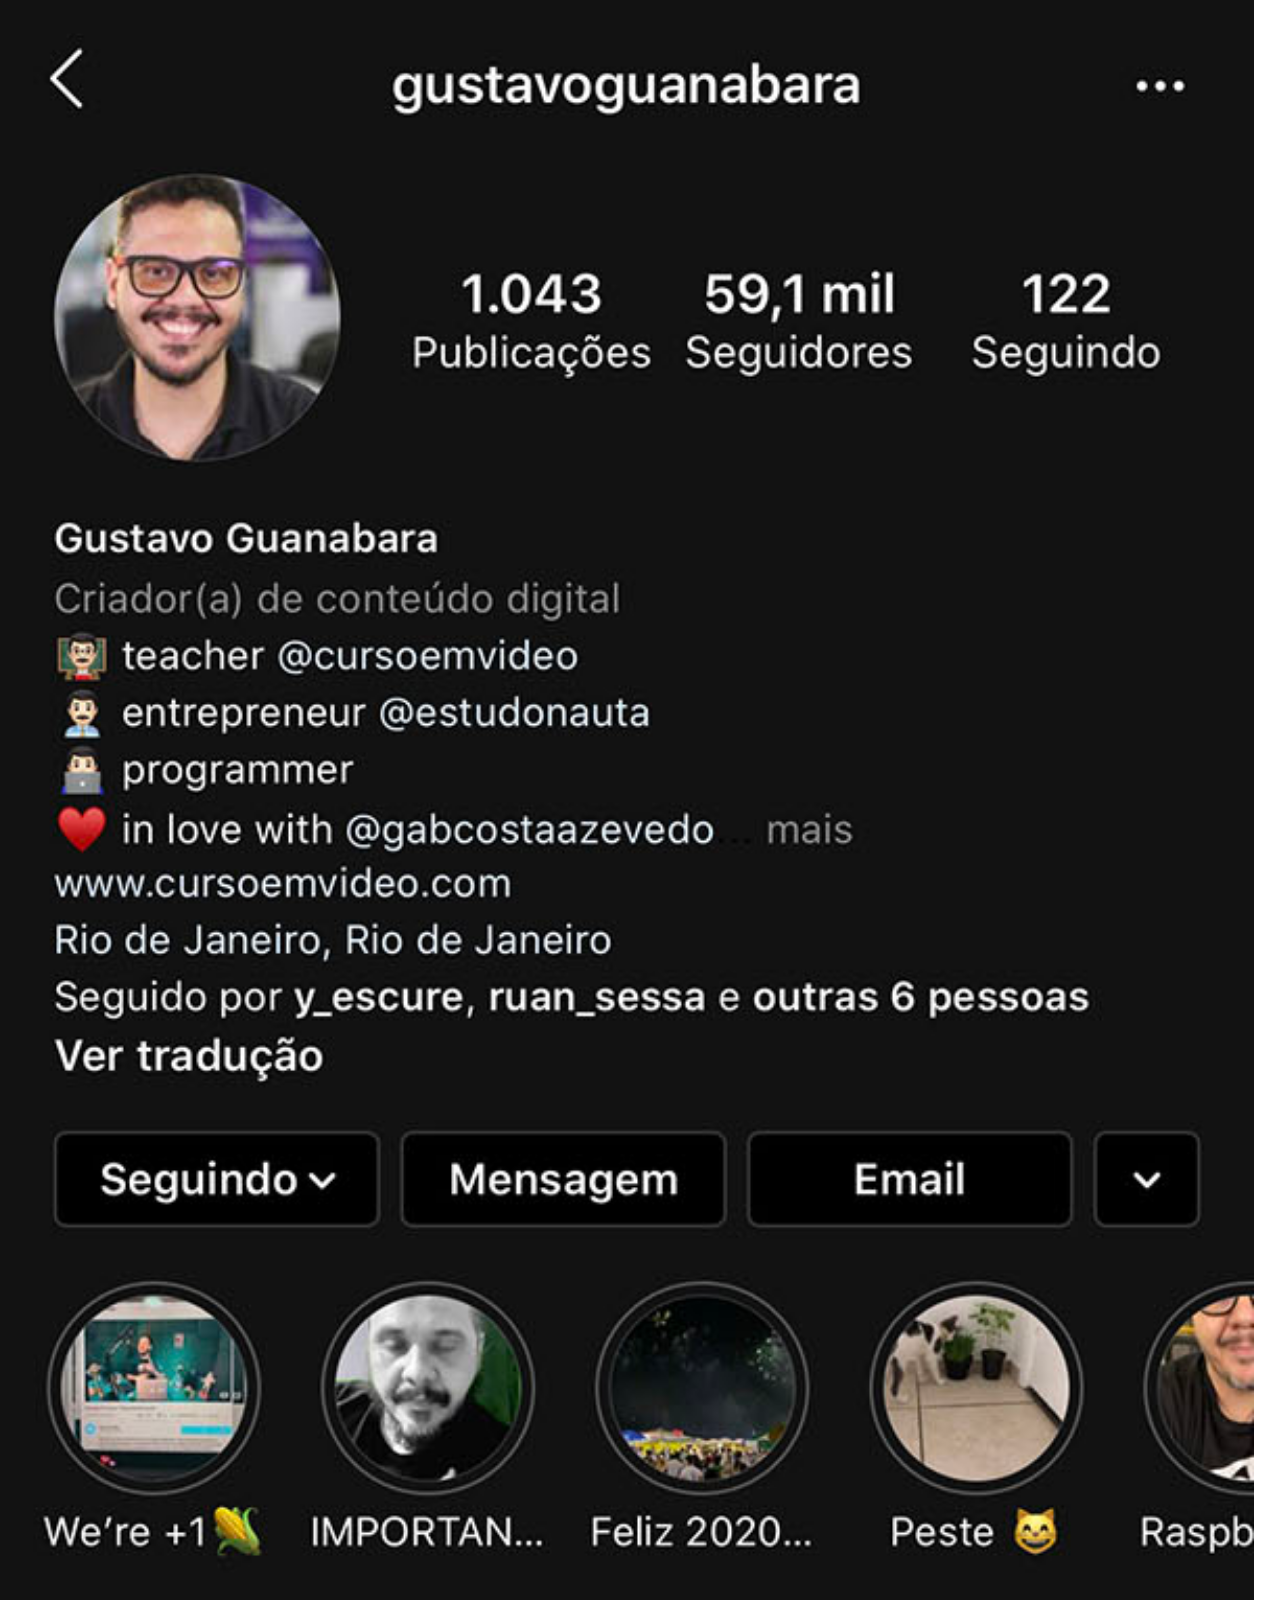
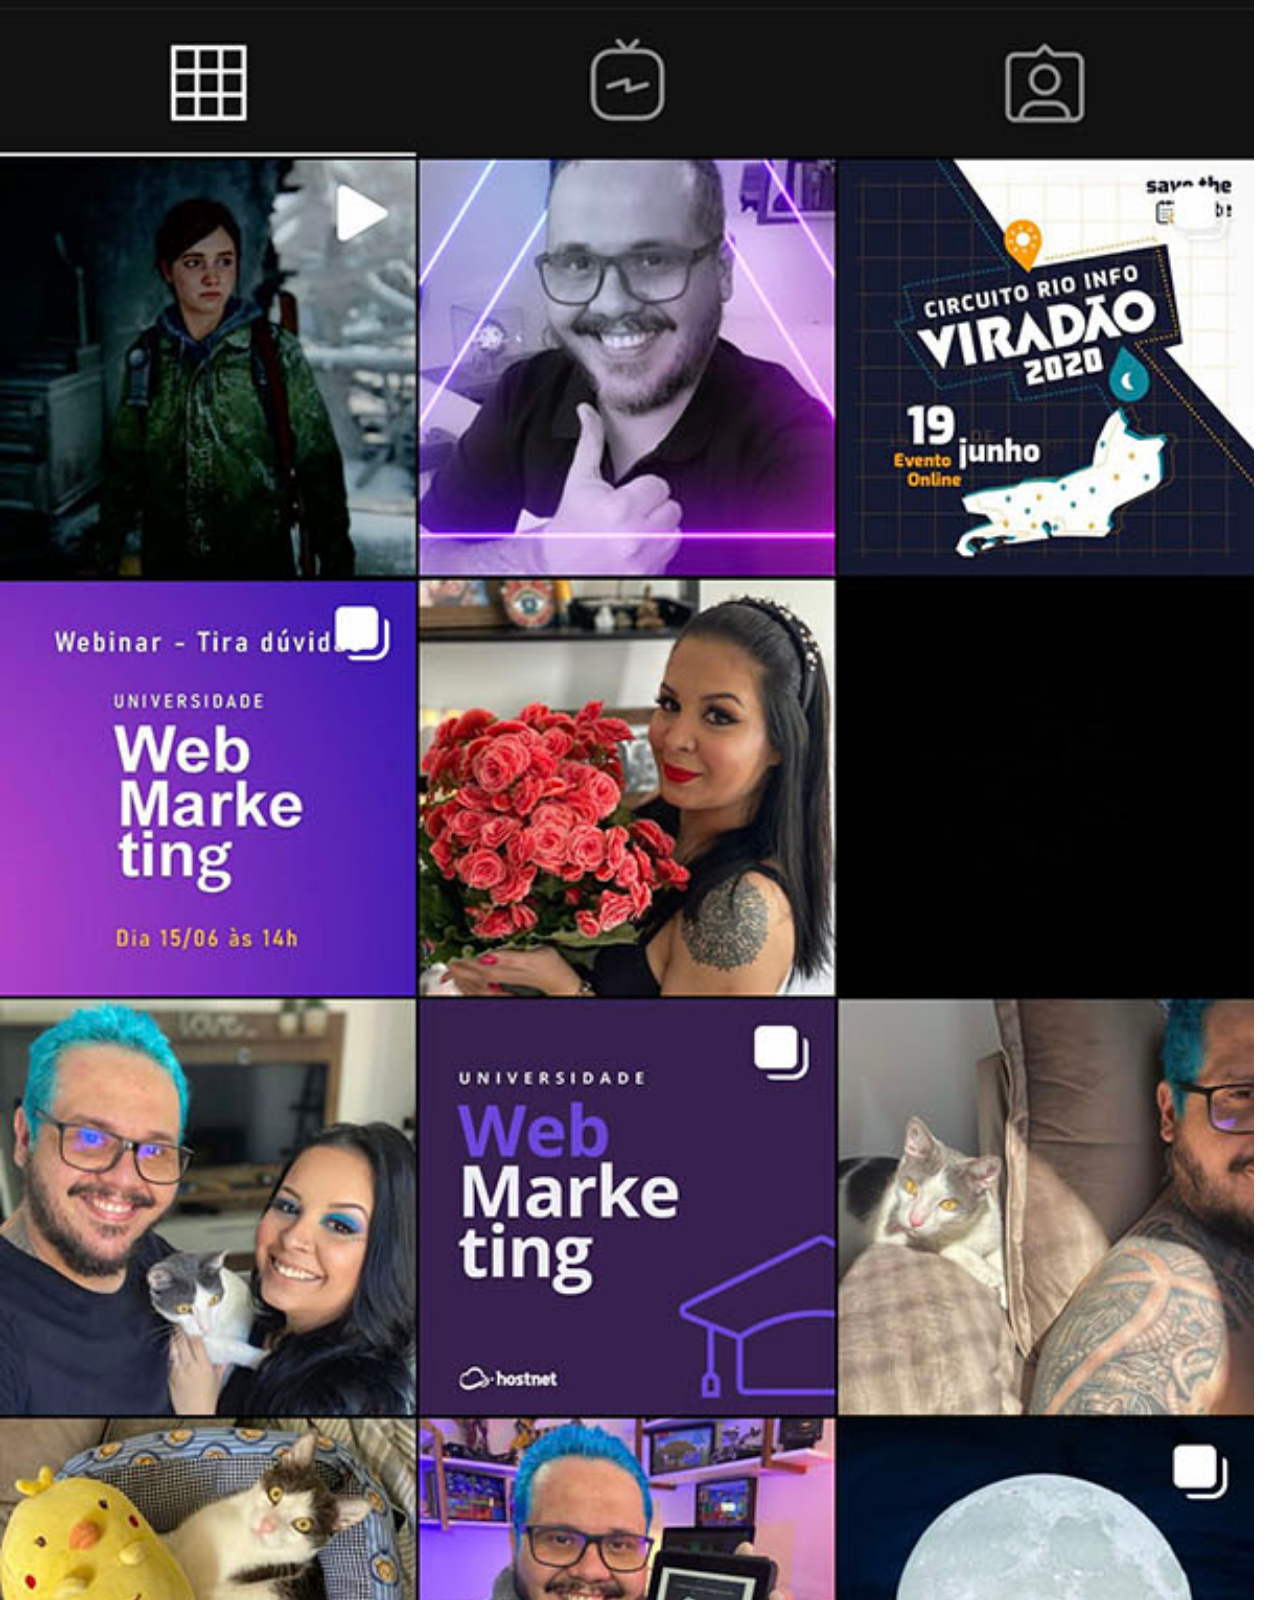
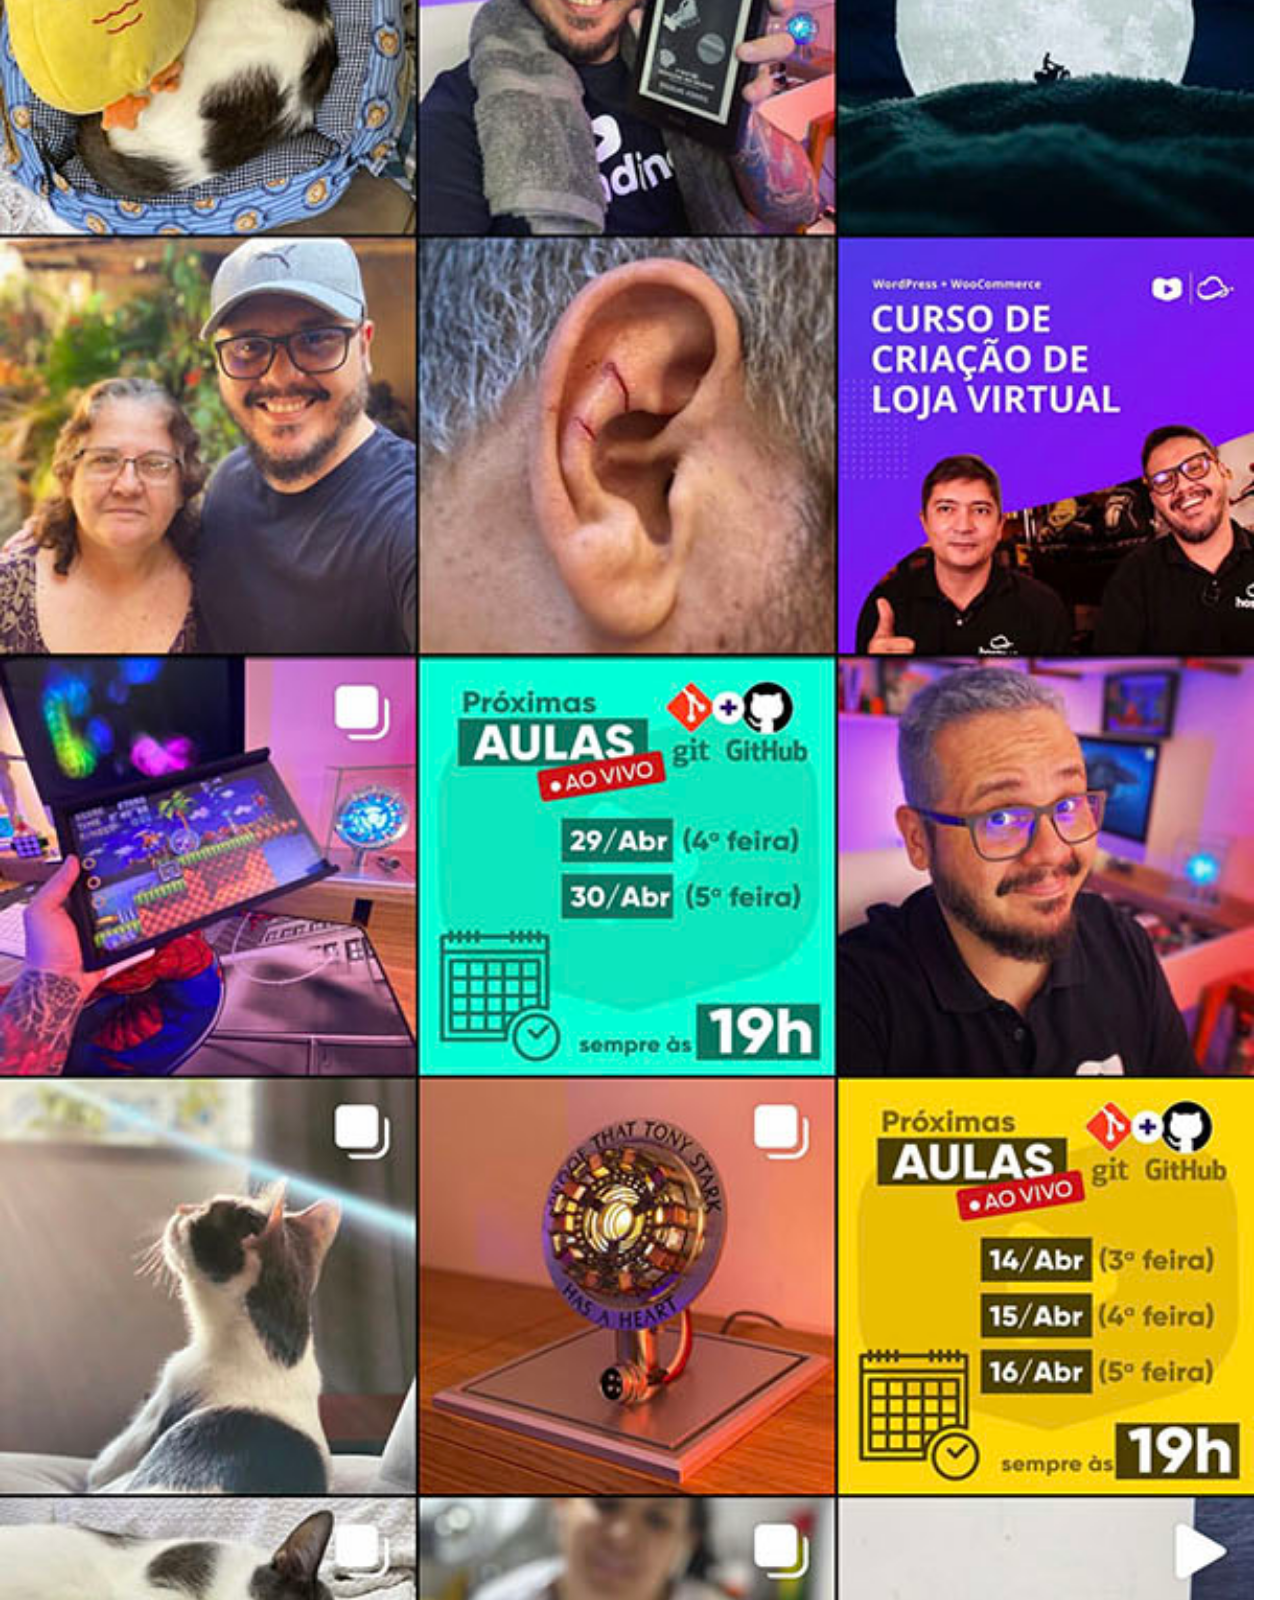
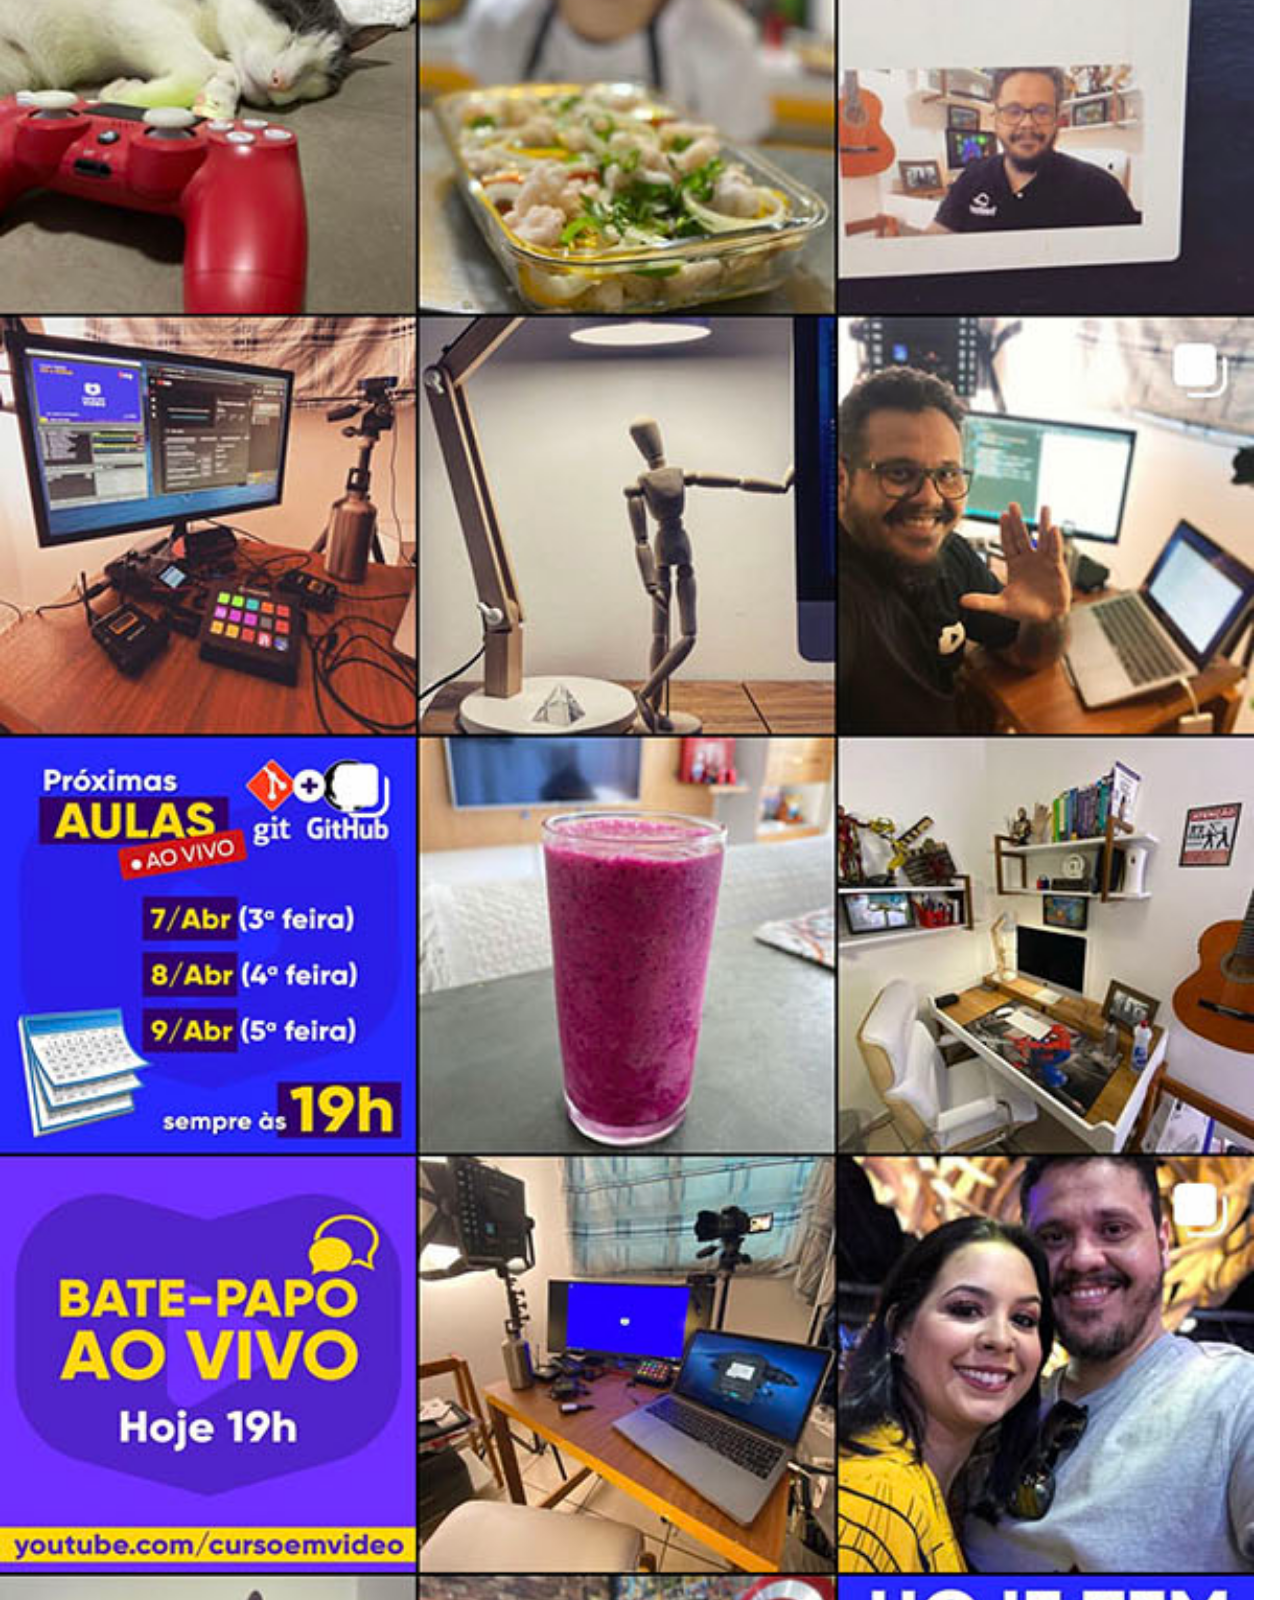
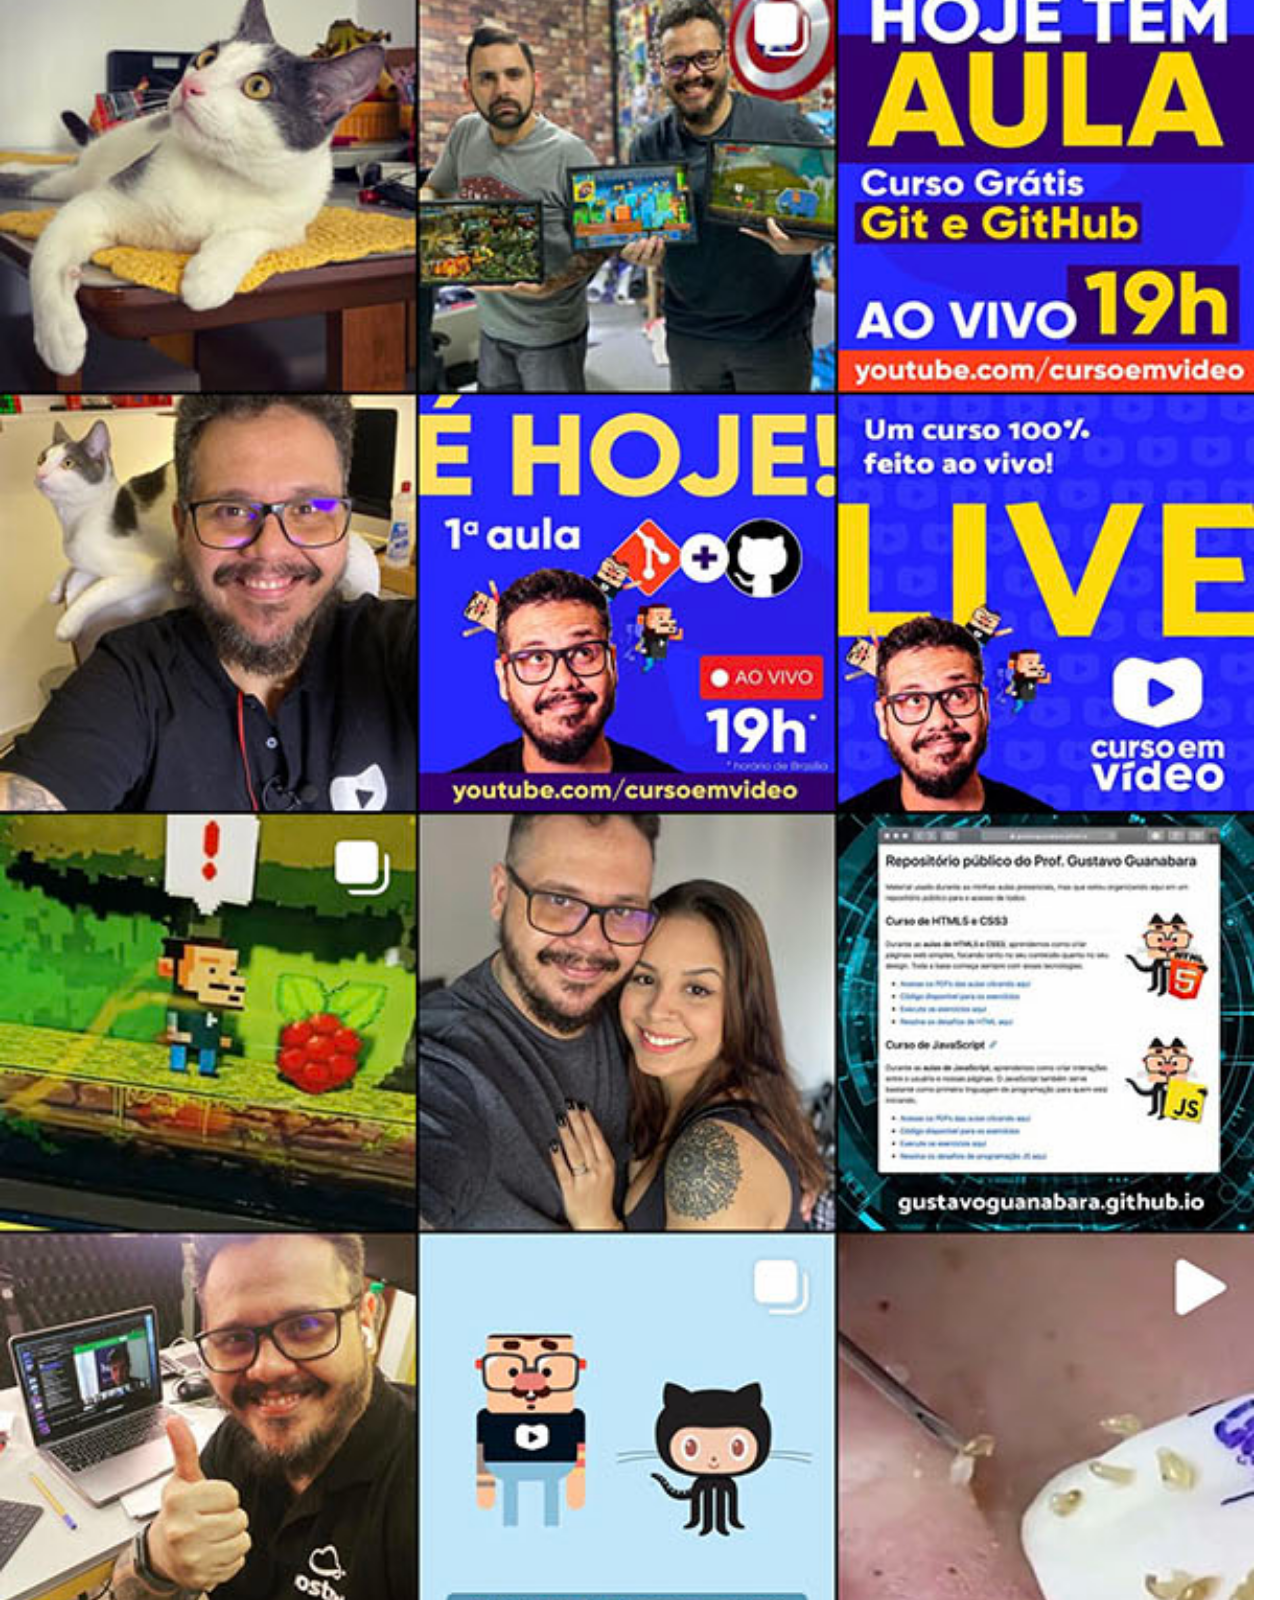
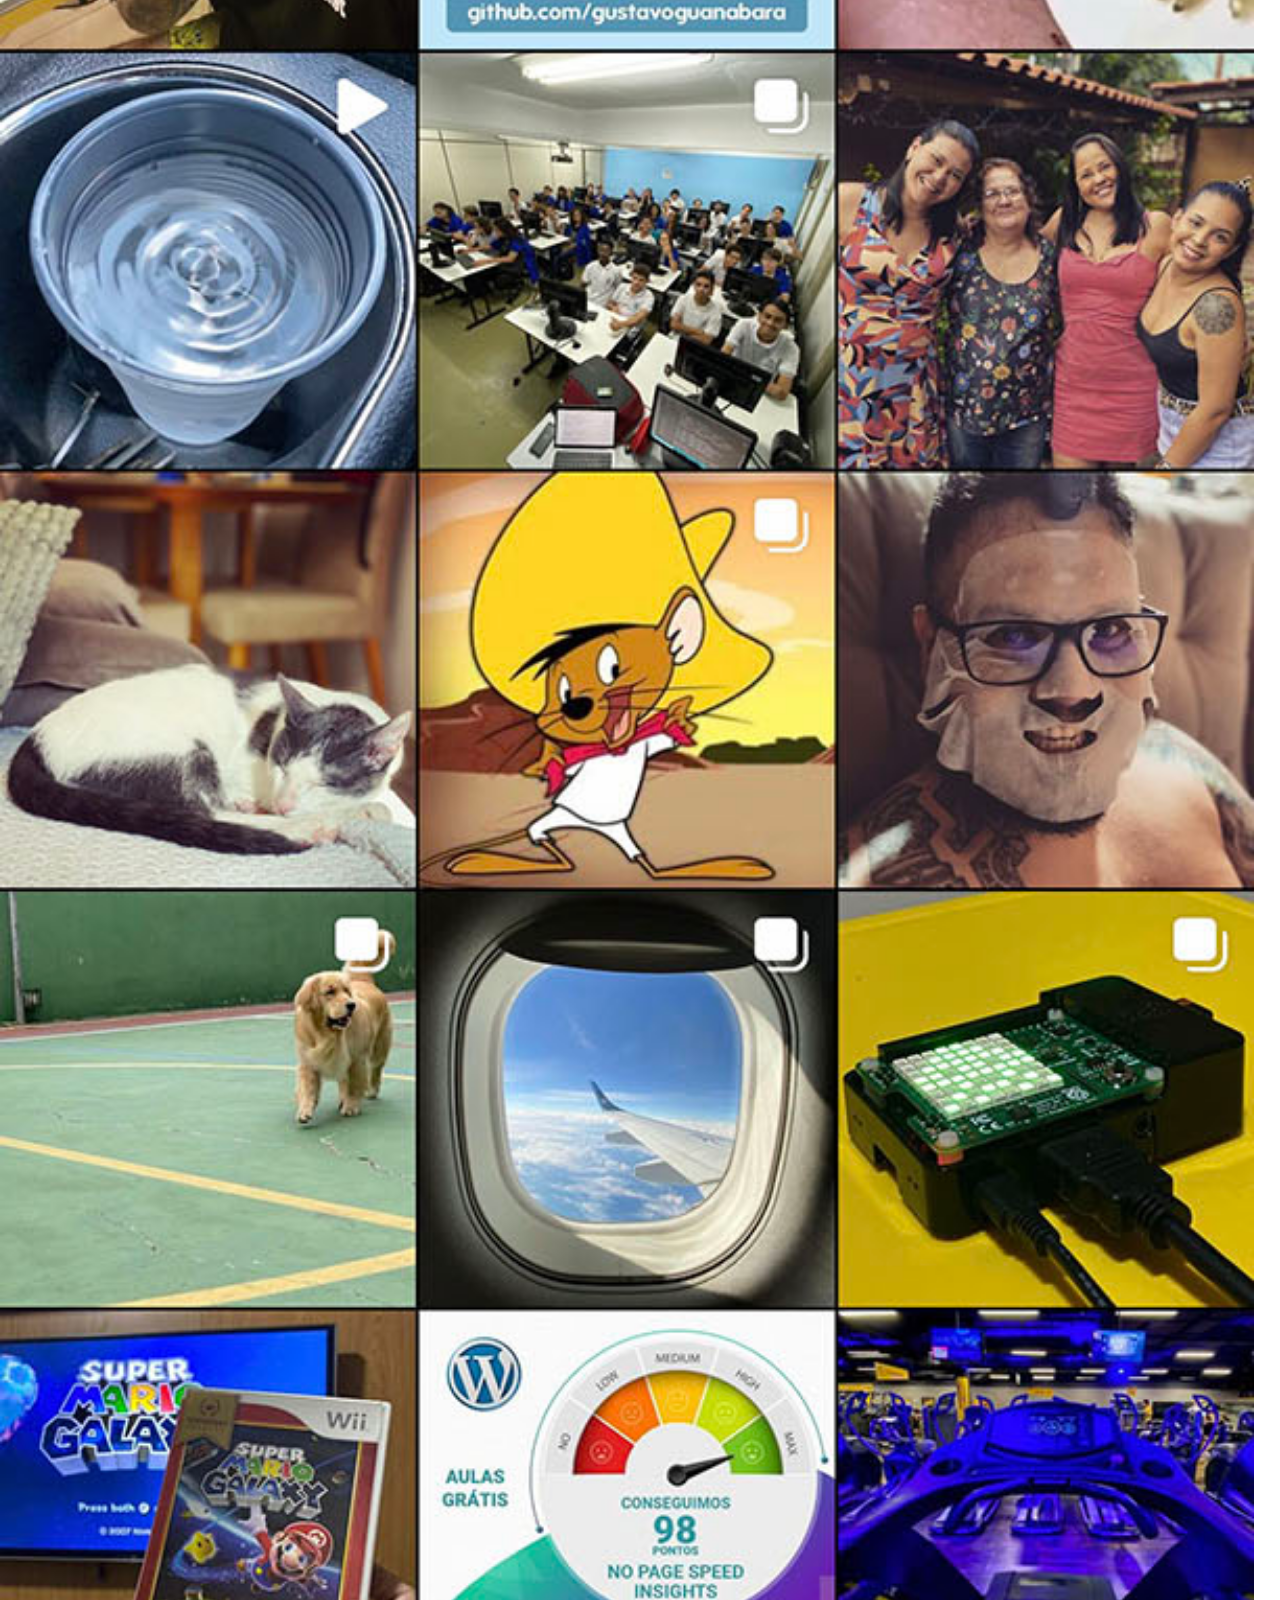
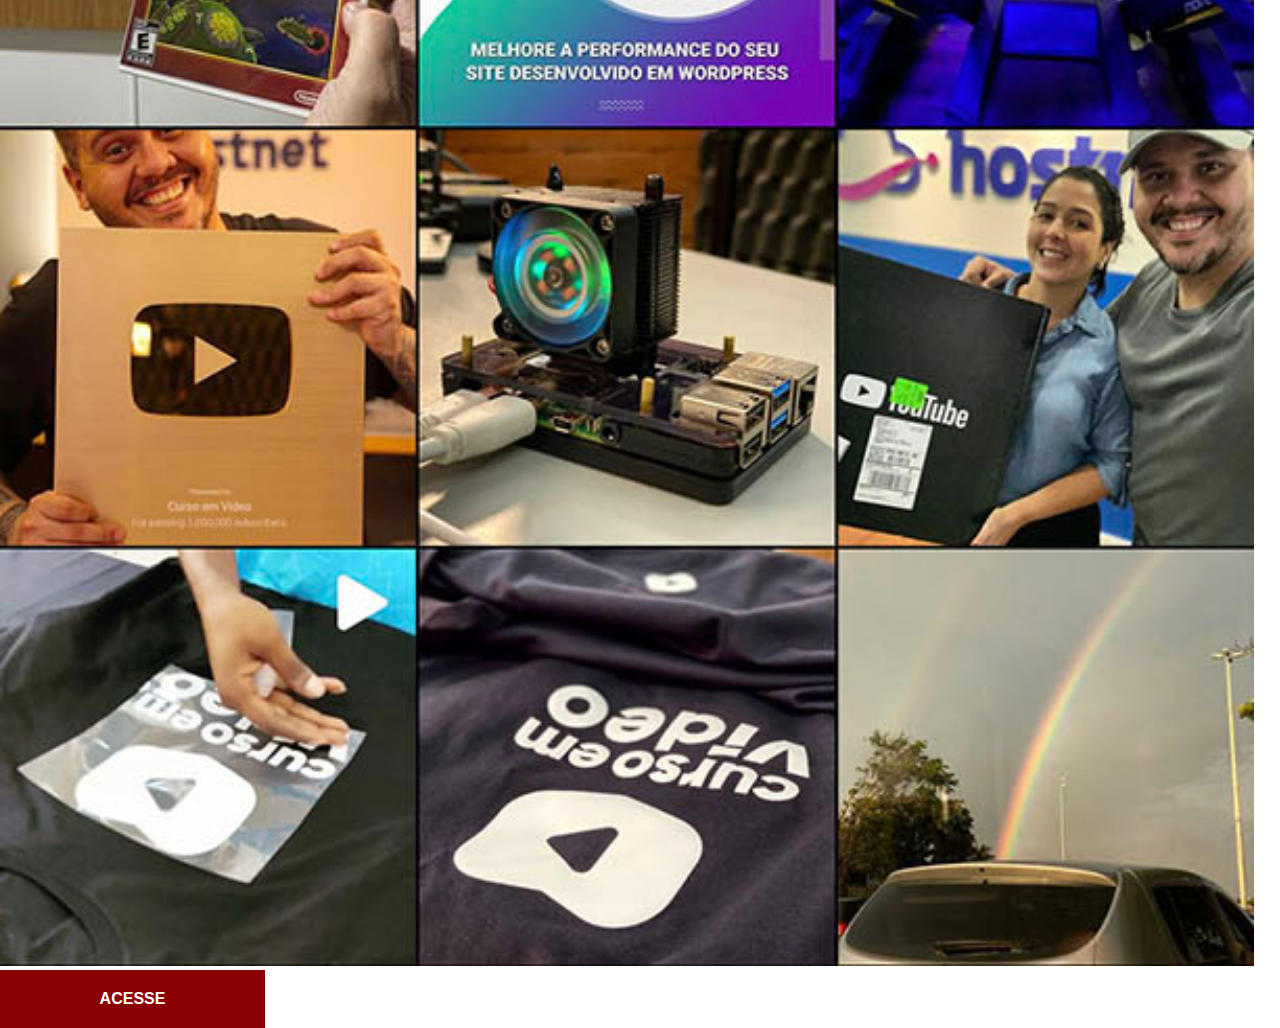
==== instagram.html @ d6ba8cf9 "finalizao projeto redes sociais" ====
<!DOCTYPE html>
<html lang="pt-br">
<head>
    <meta charset="UTF-8">
    <meta http-equiv="X-UA-Compatible" content="IE=edge">
    <meta name="viewport" content="width=device-width, initial-scale=1.0">
    <title>Instagram</title>
    <link rel="stylesheet" href="estilos/social.css">
</head>
<body>
    <img src="imagens/tela-instagram.jpg" alt="Instagram">
    <a href="https://www.instagram.com.gustavoguanabara">ACESSE</a>
</body>
</html>
---- estilos/social.css ----
@charset "UTF-8";

* {
    font-family: Arial, Helvetica, sans-serif;
    margin: 0px;
    padding: 0px;
}

::-webkit-scrollbar {
    width: 0px;
    height: 0px;
}

img {
    width: 98vw;
}

a {
    display: block;
    background-color: darkred;
    color: white;
    padding: 20px;
    text-align: center;
    font-weight: bolder;
    text-decoration: none;
    width: 225px;
}

a:hover {
    background-color: red;
}
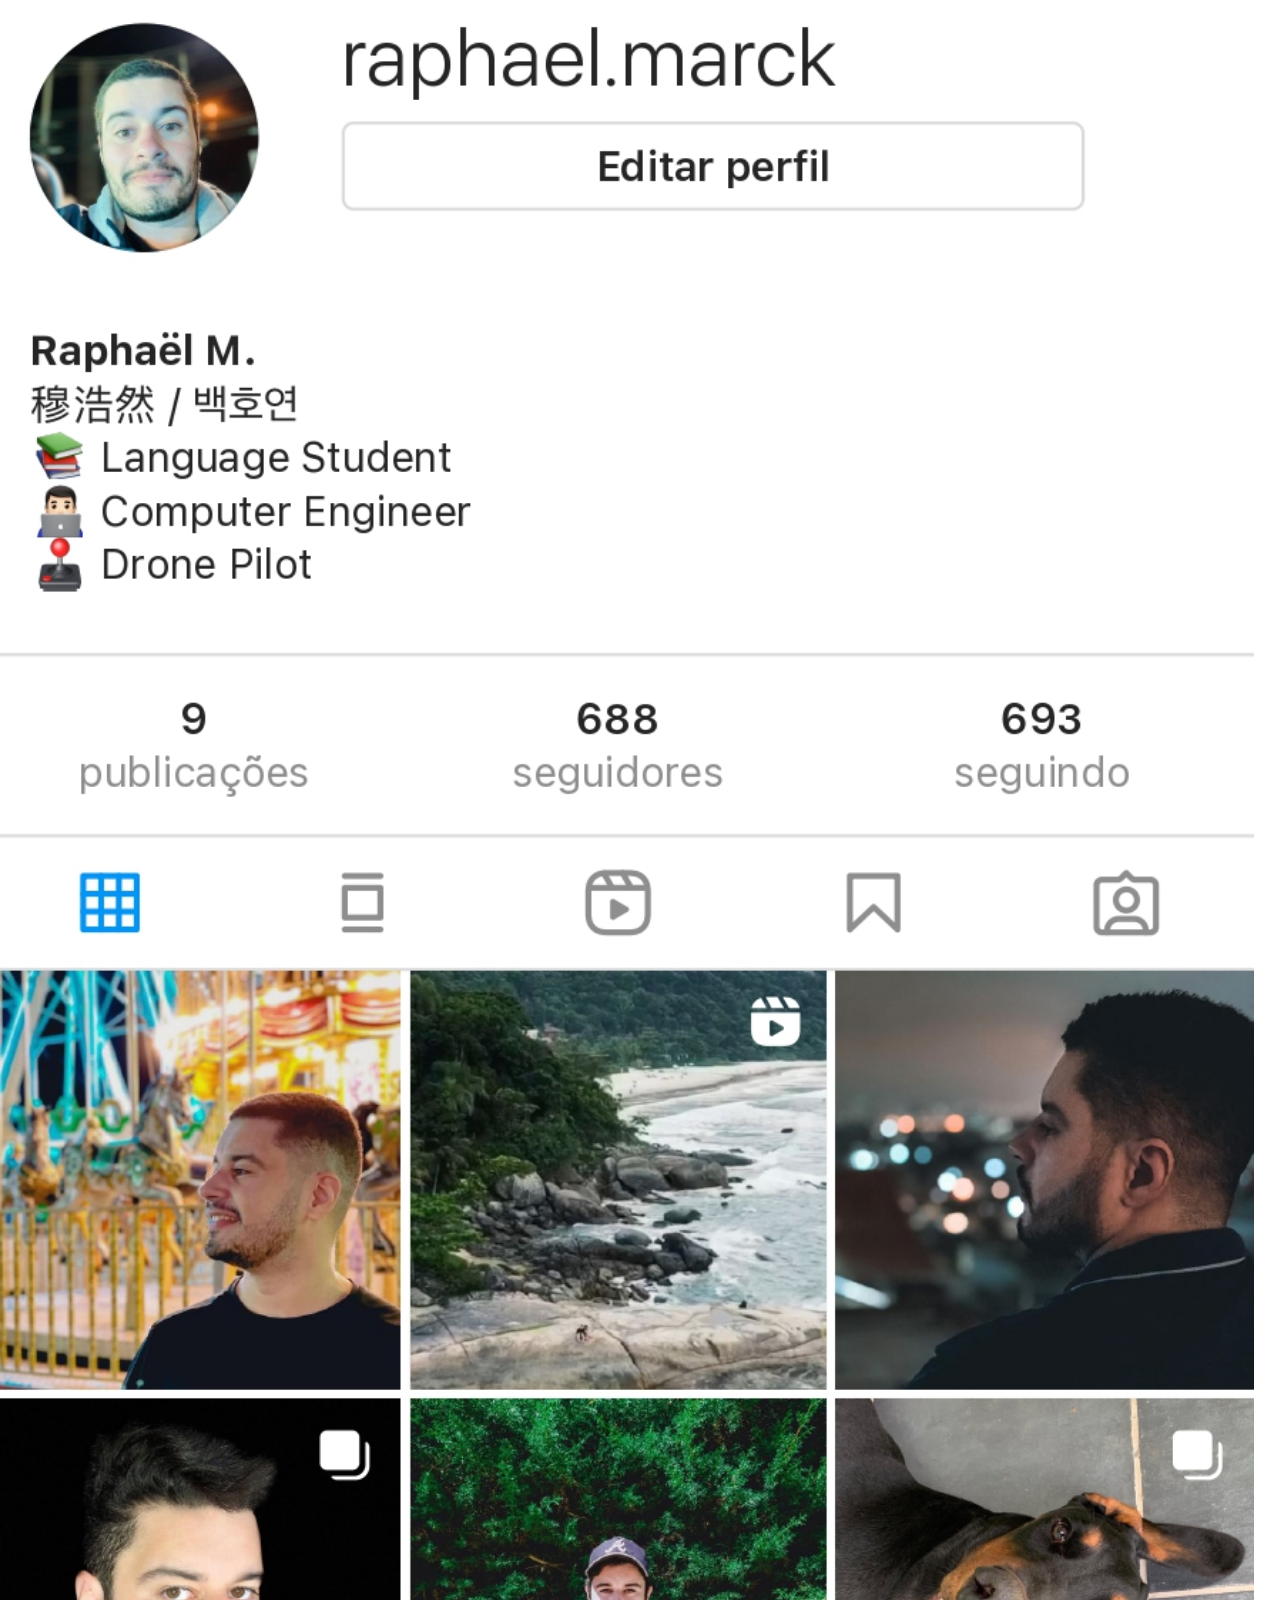
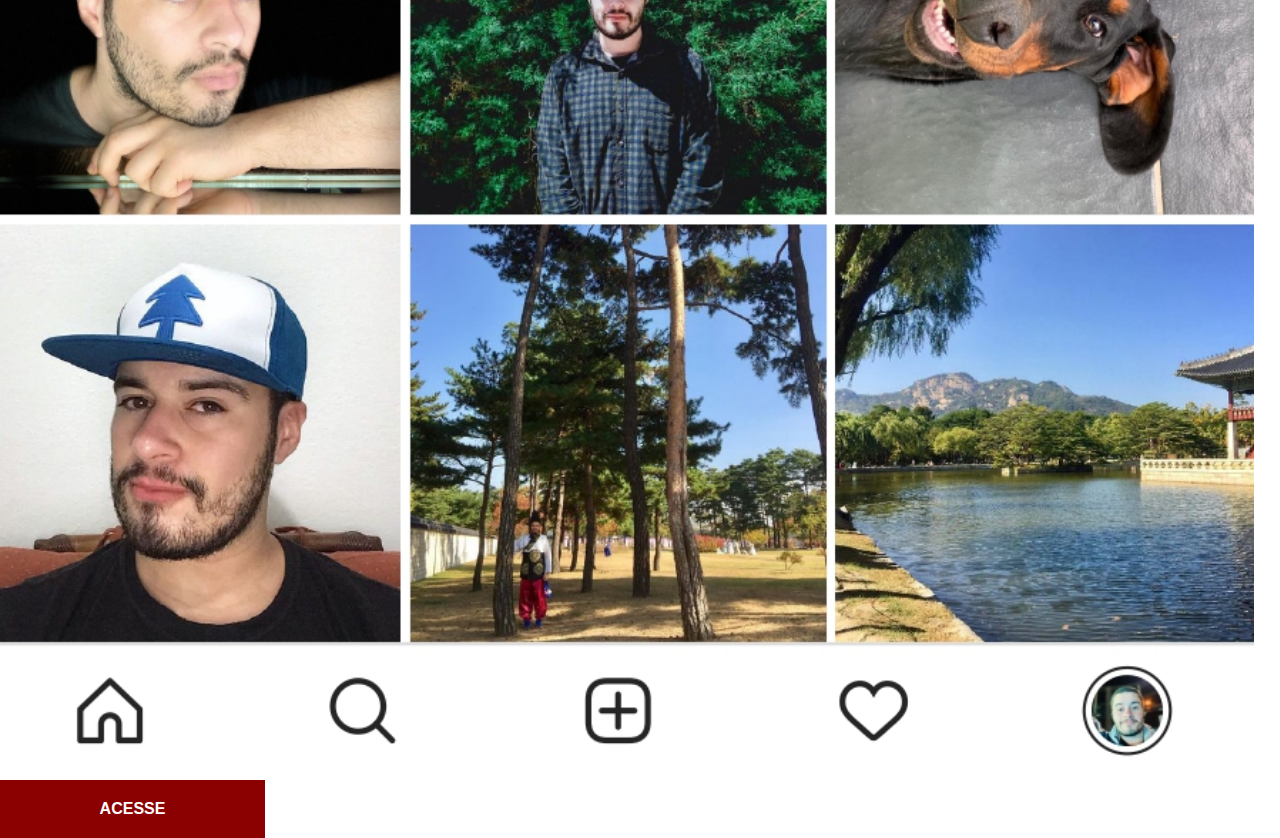
==== commit eb24b06e: "meu site personalizado" ====
--- a/instagram.html
+++ b/instagram.html
@@ -8,7 +8,7 @@
     <link rel="stylesheet" href="estilos/social.css">
 </head>
 <body>
-    <img src="imagens/tela-instagram.jpg" alt="Instagram">
-    <a href="https://www.instagram.com.gustavoguanabara">ACESSE</a>
+    <img src="imagens/rapha-instagram.jpg" alt="Instagram">
+    <a href="https://www.instagram.com/raphael.marck/" target="_blank">ACESSE</a>
 </body>
 </html>